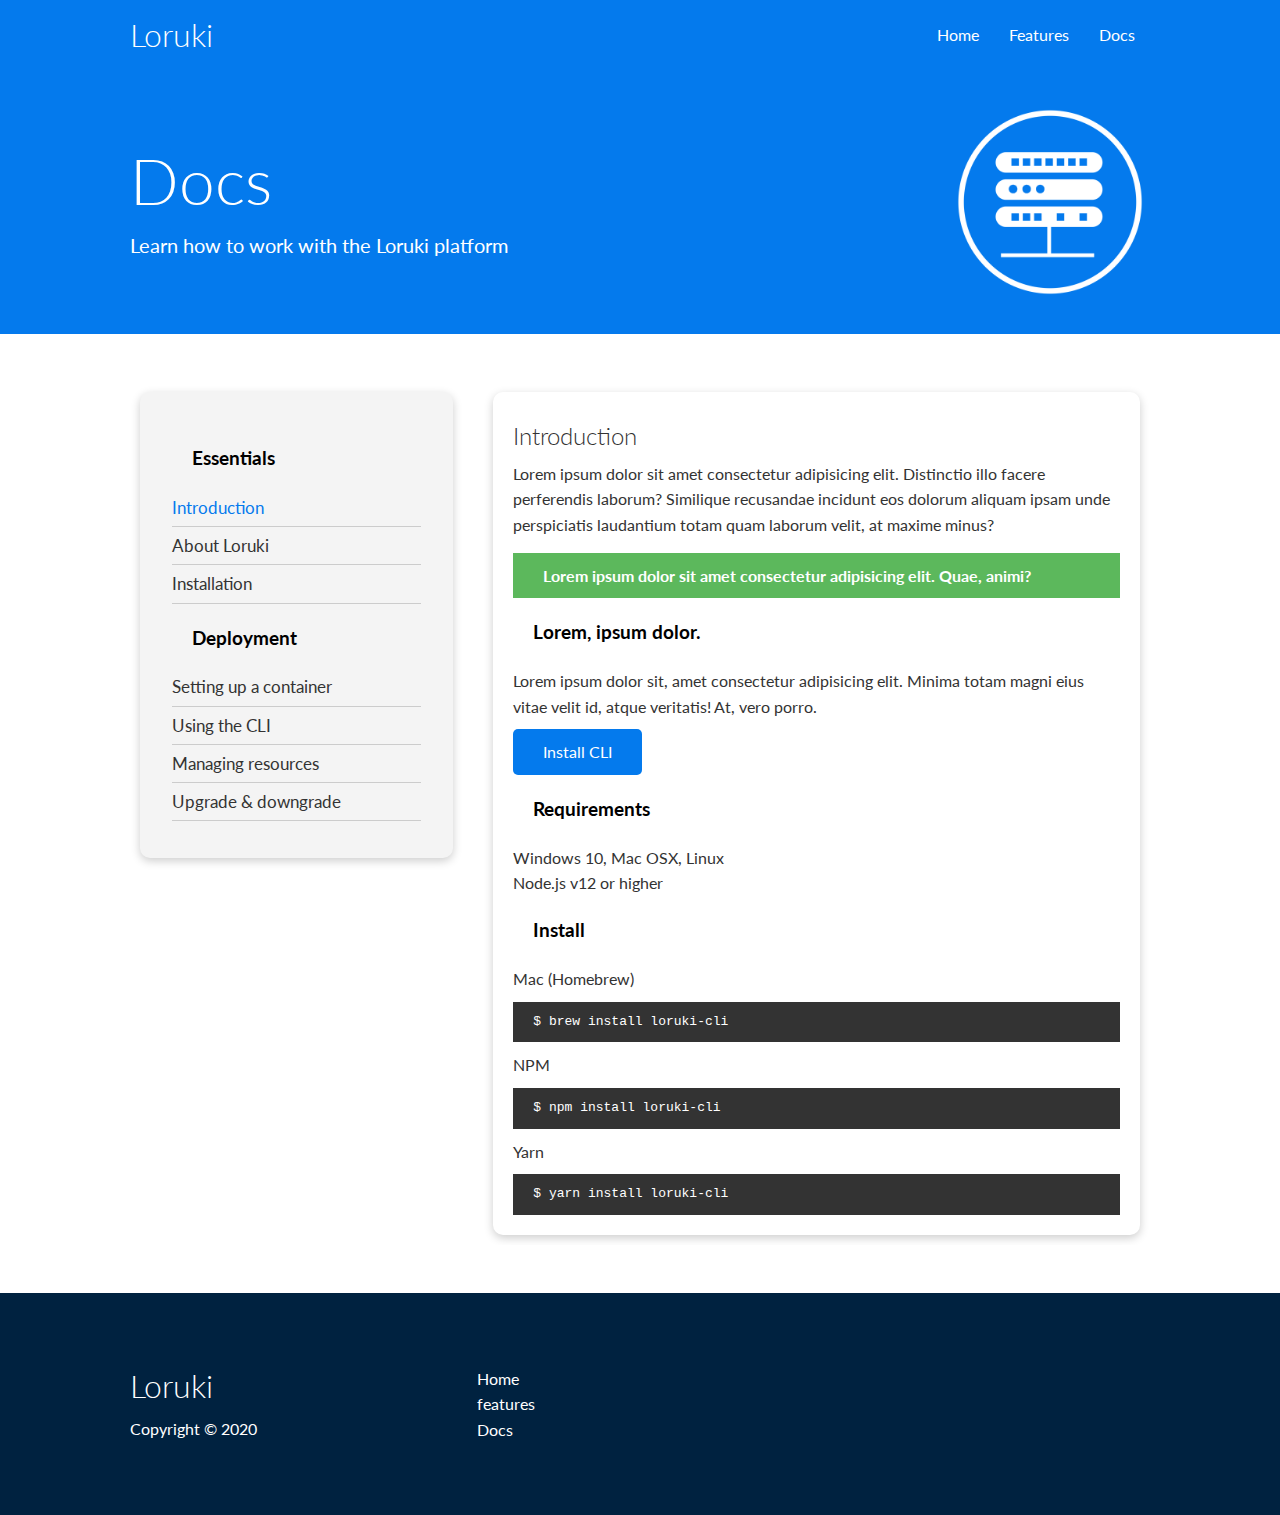
==== docs.html @ f89f3793 "added content in docs, changed some things around. now on to responisve inner pages" ====
<!DOCTYPE html>
<html lang="en">
<head>
    <meta charset="UTF-8">
    <meta http-equiv="X-UA-Compatible" content="IE=edge">
    <meta name="viewport" content="width=device-width, initial-scale=1.0">
    <link rel="stylesheet" href="https://cdnjs.cloudflare.com/ajax/libs/font-awesome/5.15.1/css/all.min.css" integrity="sha512-+4zCK9k+qNFUR5X+cKL9EIR+ZOhtIloNl9GIKS57V1MyNsYpYcUrUeQc9vNfzsWfV28IaLL3i96P9sdNyeRssA==" crossorigin="anonymous" />
    <link rel="stylesheet" href="style.css">
    <link rel="stylesheet" href="utilities.css">

    <title>Document</title>
</head>
<body>
    <!-- Navbar -->
        <div class="navbar">
            <div class="container flex">
                <h1>Loruki</h1>
                <nav>
                    <ul>
                        <li><a href="index.html">Home</a></li>
                        <li><a href="features.html">Features</a></li>
                        <li><a href="docs.html">Docs</a></li>
                    </ul>
                </nav>
            </div>
        </div>

    <!-- Head -->
    <section class="docs-head bg-primary py-3">
        <div class="container grid">
            <div>
                <h1 class="xl">Docs</h1>
                <p class="lead">Learn how to work with the Loruki platform</p>
            </div>
            <img src="images/server.png" alt="server">
        </div>
    </section>    

<!-- Docs main -->
<section class="docs-main my-4">
    <div class="container grid">
        <div class="card bg-light p-3">
            <h3 class="my-2">Essentials</h3>
            <nav>
                <ul>
                    <li class="text-primary"><a class="text-primary" href="#">Introduction</a></li>
                    <li><a href="#">About Loruki</a></li>
                    <li><a href="#">Installation</a></li>
                </ul>
            </nav>

            <h3 class="my-2">Deployment</h3>
            <nav>
                <ul>
                    <li><a href="#">Setting up a container</a></li>
                        <li><a href="#">Using the CLI</a></li>
                        <li><a href="#">Managing resources</a></li>
                        <li><a href="#">Upgrade & downgrade</a></li>
                </ul>
            </nav>
        </div>
        <div class="card">
            <h2>Introduction</h2>
            <p>Lorem ipsum dolor sit amet consectetur adipisicing elit. Distinctio illo facere perferendis laborum? Similique recusandae incidunt eos dolorum aliquam ipsam unde perspiciatis laudantium totam quam laborum velit, at maxime minus?</p>

            <div class="alert alert-success">
                <i class="fas fa-info"></i> Lorem ipsum dolor sit amet consectetur adipisicing elit. Quae, animi?
            </div>

            <h3>Lorem, ipsum dolor.</h3>
            <p>Lorem ipsum dolor sit, amet consectetur adipisicing elit. Minima totam magni eius vitae velit id, atque veritatis! At, vero porro.</p>
            <a href="#" class="btn btn-primary">Install CLI</a>

            <h3>Requirements</h3>
            <ul>
                <li>Windows 10, Mac OSX, Linux</li>
                <li>Node.js v12 or higher</li>
            </ul>

            <h3>Install</h3>
            <p>Mac (Homebrew)</p>
            <pre><code>$ brew install loruki-cli</code></pre>
            <p>NPM</p>
            <pre><code>$ npm install loruki-cli</code></pre>
            <p>Yarn</p>
            <pre><code>$ yarn install loruki-cli</code></pre>

        </div>
    </div>
</section>

    <!-- Footer -->
    <footer class="footer bg-dark py-5">
        <div class="container grid grid-3">
            <div>
                <h1>Loruki</h1>
                <p>Copyright &copy; 2020</p>
            </div>
            <nav>
                <ul>
                    <li><a href="index.html">Home</a></li>
                    <li><a href="features.html">features</a></li>
                    <li><a href="docs.html">Docs</a></li>
                </ul>
            </nav>
            <div class="social">
                <a href="#"><i class="fab fa-github fa-2x"></i></a>
                <a href="#"><i class="fab fa-facebook fa-2x"></i></a>
                <a href="#"><i class="fab fa-instagram fa-2x"></i></a>
                <a href="#"><i class="fab fa-twitter fa-2x"></i></a>

            </div>
        </div>
    </footer>
</body>
</html>
---- style.css ----
@import url('https://fonts.googleapis.com/css2?family=Lato&display=swap');

:root {
    --primary-color: #047aed;
    --secondary-color: #1c3fa8;
    --dark-color: #002240;
    --light-color: #f4f4f4;
    --success-color: #5cb85c;
    --error-color: #d9534f;

  }

* {
    box-sizing: border-box;
    margin: 0;
    padding: 0;
}

body {
    line-height: 1.6;
    color: #333;
    font-family: 'Lato', sans-serif;
}

ul {
    list-style-type: none;
}

a {
    text-decoration: none;
    color: #333;
}

h1, 
h2 {
    font-weight: 300;
    margin: 10px 0;
    line-height: 1.2;
}

p {
    margin: 10px 0;
}

img {
    width: 100%;
}

code, pre {
    background-color: #333;
    color: #fff;
    padding: 10px;
}

/* Navbar */

.navbar {
    background-color: var(--primary-color);
    height: 70px;
    color: #fff;
}

.navbar ul {
    display: flex;
}

.navbar a {
    color: #fff;
    padding: 10px;
    margin: 0 5px;
}

.navbar a:hover {
    border-bottom: 2px solid white;
}

.navbar .flex {
    justify-content: space-between;
}

/* Showcase */
.showcase {
    height: 400px;
    background-color: var(--primary-color);
    color: #fff;
    position: relative;
}

.showcase h1 {
    font-size: 40px;
}

.showcase p {
    margin: 20px 0;
}

.showcase .grid {
    grid-template-columns: 44% 45%;
    gap: 30px;
    overflow: visible;
}

.showcase-form {
    position: relative;
    top: 60px;
    height: 350px;
    width: 400px;
    padding: 40px;
    z-index: 100;
    justify-self: flex-end;
}

.showcase-form .form-control {
    margin: 30px 0;
}

.showcase-form input[type='text'],
.showcase-form input[type='email'] {

    border: 0;
    border-bottom: 1px solid #b4becb;
    width: 100%;
    padding: 3px;
    font-size: 16px;
 }

 .showcase-form input:focus {
    outline: none;
 }

 .showcase::before,
 .showcase::after {
    content: '';
    position: absolute;
    height: 100px;
    bottom: -70px;
    right: 0;
    left: 0;
    background-color: white;
    transform: skewY(-3deg);
    -webkit-transform: skewY(-3deg);
    -moz-transform: skewY(-3deg);
    -ms-transform: skewY(-3deg);
 }

/* Stats */
.stats {
    padding-top: 100px;
}

.stats-heading {
    max-width: 500px;
    margin: auto !important;
}

.stats .grid h3 {
    font-size: 35px;
}

.stats .grid p {
    font-size: 20px; 
    font-weight: bold;
}

/* Cli */ 
.cli .grid {
    grid-template-columns: repeat(3, 1fr);
    grid-template-rows: repeat(2, 1fr);
}

.cli .grid > *:first-child {
    grid-column: 1 / span 2;
    grid-row: 1 / span 2;
}

/* Cloud */
.cloud .grid {
    grid-template-columns: 4fr 3fr;
}

/* Languages */ 

.languages .flex {
    flex-wrap: wrap;
}

.languages .card {
    text-align: center;
    margin: 18px 10px 40px;
    transition: transform 0.2s ease-in;
}

.languages .card h4 {
    font-size: 20px;
    margin-bottom: 10px;
}

.languages .card:hover {
    transform: translateY(-15px);
}

/* Features*/
.features-head img,
.docs-head img {
    width: 200px;
    justify-self: flex-end;
}

.features-sub-head {
    color: #333 !important;
}

.features-sub-head img {
    width: 300px;
    justify-self: flex-end;
}

.features-main .grid {
    padding: 30px;
}

.features-main .grid > *:first-child {
    grid-column: 1 / span 3;
}

.features-main .grid > *:nth-child(2) {
    grid-column: 1 / span 2;
}

.features-main .card > i {
    margin-right: 20px;
}

/* Docs */
.docs-main h3 {
    margin: 20px;
    color: black !important;
}

.docs-main .grid {
    grid-template-columns: 1fr 2fr;
    align-items: flex-start;
}

.docs-main nav li {
    font-size: 17px;
    padding-bottom: 5px;
    margin-bottom: 5px;
    border-bottom: 1px solid #ccc;
}

.docs-main nav li:hover {
    font-weight: bold;
}

/* Footer */ 
.footer .social a {
    margin: 0 10px;
}


/* Tablets and under */
@media(max-width: 768px) {
    .grid, 
    .showcase .grid, 
    .stats .grid, 
    .cli .grid, 
    .cloud .grid {
        grid-template-columns: 1fr;
        grid-template-columns: 1fr;
    }

    .showcase {
        height: auto;
    }

    .showcase-text {
        text-align: center;
        margin-top: 40px;
    }

    .showcase-form {
        justify-self: center;
        margin: auto;
    }

    .cli .grid > *:first-child {
        grid-column: 1;
        grid-row: 1;
    }
}


/* Mobile */
@media (max-width: 500px) {
    .navbar {
        height: 110px;
    }

    .navbar .flex {
        flex-direction: column
    }

    .navbar ul {
        padding: 10px;
        background-color: rgba(0,0,0,0.1);
    }
}
---- utilities.css ----
/* Utilities */
.container {
    max-width: 1100px;
    margin: 0 auto;
    padding: 0 40px;
    overflow: auto;
}

.card {
    background-color: #fff;
    color: #333;
    border-radius: 10px;
    box-shadow: 0 3px 10px rgba(0, 0, 0, 0.2);
    padding: 20px;
    margin: 10px;
}
.btn {
    display: inline-block;
    padding: 10px 30px;
    cursor: pointer;
    background-color: var(--primary-color);
    color: white;
    border: 0;
    border-radius: 5px;
}

.btn-outline {
    background-color: transparent;
    border: 1px solid #fff;
}

.btn:hover {
    transform: scale(.98);
}

/* Backgrounds & colored buttons */
.bg-primary, 
.btn-primary {
    background-color: var(--primary-color);
    color: #fff;
}

.bg-dark, 
.btn-dark {
    background-color: var(--dark-color);
    color: #fff;
}

.bg-secondary, 
.btn-secondary {
    background-color: var(--secondary-color);
    color: #333;
}
.bg-light, 
.btn-light {
    background-color: var(--light-color);
    color: #fff;
}



.bg-primary a, 
.btn-primary a,
.bg-secondary a, 
.btn-secondary a,
.bg-dark a, 
.btn-dark a {
    color: #fff;
}

/* Text Colors */

.text-primary {
    color: var(--primary-color);
}

.text-dark {
    color: var(--dark-color);
}

.text-secondary {
    color: var(--secondary-color);
}
.text-light {
    color: var(--light-color);

}


/* Text sizes */
.lead {
    font-size: 20px;
}

.sm {
    font-size: 1rem;
}

.md {
    font-size: 2rem;
}

.lg {
    font-size 3rem;
}

.xl {
    font-size: 4rem;
}

.text-center {
    text-align: center;
}

/* Alert */ 
.alert {
    background-color: var(--light-color);
    padding: 10px 20px;
    font-weight: bold;
    margin: 15px 0;

}

.alert i {
    margin-right: 10px;
}

.alert-success {
    background-color: var(--success-color);
    color: #fff;
}

.alert-error {
    background-color: var(--error-color);
    color: #fff;
}

.flex {
    display: flex;
    justify-content: center;
    align-items: center;
    height: 100%;
}

.grid {
    display: grid;
    grid-template-columns: repeat(2, 1fr);
    gap: 20px;
    justify-content: center;
    align-items: center;
    height: 100%;
}

.grid-3 {
    grid-template-columns: repeat(3, 1fr);
}

/* Margin */

.my-1 {
    margin: 1rem 0;
}

.my-2 {
    margin: 1.5rem 0;
}

.my-3 {
    margin: 2rem 0;
}

.my-4 {
    margin: 3rem 0;
}

.my-5 {
    margin: 4rem;
}

.m-1 {
    margin: 1rem;
}

.m-2 {
    margin: 1.5rem;
}

.m-3 {
    margin: 2rem;
}

.m-4 {
    margin: 3rem;
}

.m-5 {
    margin: 4rem;
}

/* Padding */

.py-1 {
    padding: 1rem 0;
}

.py-2 {
    padding: 1.5rem 0;
}

.py-3 {
    padding: 2rem 0;
}

.py-4 {
    padding: 3rem 0;
}

.py-5 {
    padding: 4rem;
}

.p-1 {
    padding: 1rem;
}

.p-2 {
    padding: 1.5rem;
}

.p-3 {
    padding: 2rem;
}

.p-4 {
    padding: 3rem;
}

.p-5 {
    padding: 4rem;
}
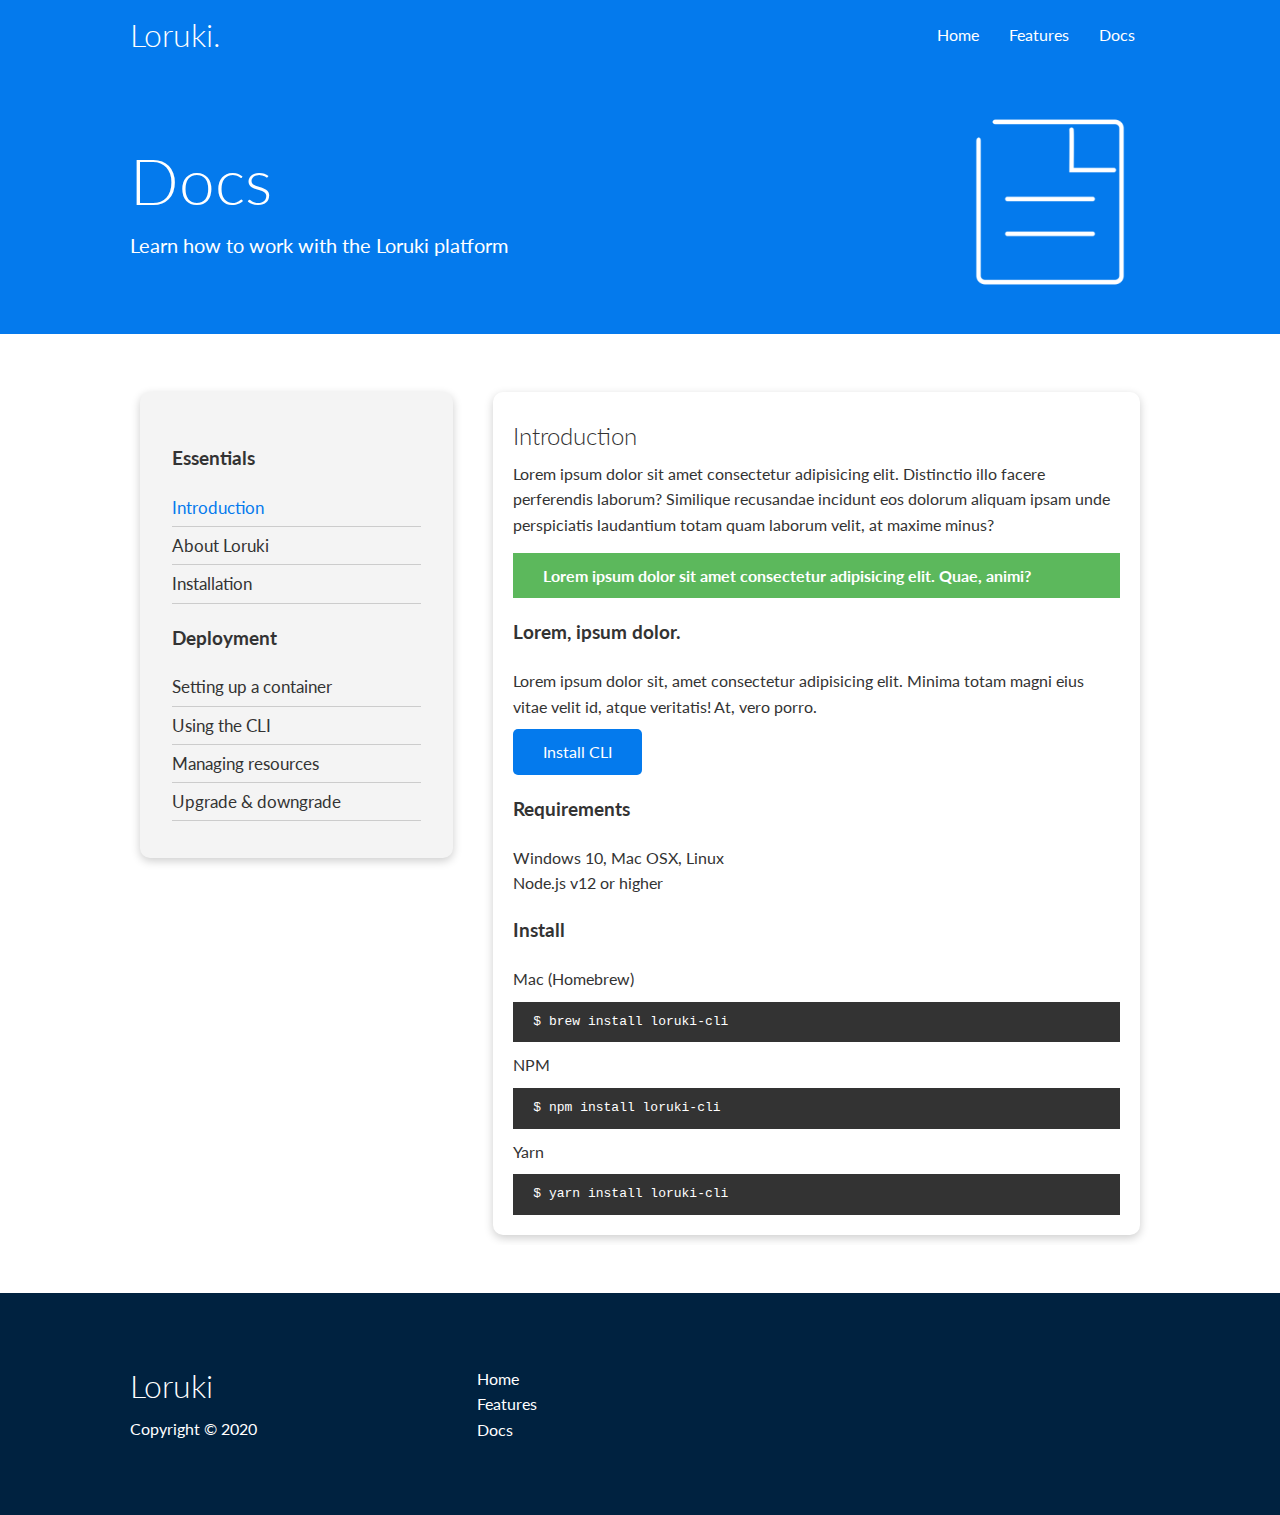
==== commit b0329e00: "added keyframes, added final touches with responsivness and finishing touches" ====
--- a/docs.html
+++ b/docs.html
@@ -12,94 +12,97 @@
 </head>
 <body>
     <!-- Navbar -->
-        <div class="navbar">
-            <div class="container flex">
-                <h1>Loruki</h1>
-                <nav>
-                    <ul>
-                        <li><a href="index.html">Home</a></li>
-                        <li><a href="features.html">Features</a></li>
-                        <li><a href="docs.html">Docs</a></li>
-                    </ul>
-                </nav>
-            </div>
+    <div class="navbar">
+        <div class="container flex">
+            <h1 class="logo">Loruki.</h1>
+            <nav>
+                <ul>
+                    <li><a href="index.html">Home</a></li>
+                    <li><a href="features.html">Features</a></li>
+                    <li><a href="docs.html">Docs</a></li>
+                </ul>
+            </nav>
         </div>
+    </div>
 
     <!-- Head -->
     <section class="docs-head bg-primary py-3">
         <div class="container grid">
             <div>
                 <h1 class="xl">Docs</h1>
-                <p class="lead">Learn how to work with the Loruki platform</p>
+                <p class="lead">
+                    Learn how to work with the Loruki platform
+                </p>
             </div>
-            <img src="images/server.png" alt="server">
+            <img src="images/docs.png" alt="">
         </div>
-    </section>    
+    </section>
 
-<!-- Docs main -->
-<section class="docs-main my-4">
-    <div class="container grid">
-        <div class="card bg-light p-3">
-            <h3 class="my-2">Essentials</h3>
-            <nav>
+    <!-- Docs main -->
+    <section class="docs-main my-4">
+        <div class="container grid">
+            <div class="card bg-light p-3">
+                <h3 class="my-2">Essentials</h3>
+                <nav>
+                    <ul>
+                        <li><a class="text-primary" href="#">Introduction</a></li>
+                        <li><a href="#">About Loruki</a></li>
+                        <li><a href="#">Installation</a></li>
+                    </ul>
+                </nav>
+
+                <h3 class="my-2">Deployment</h3>
+                <nav>
+                    <ul>
+                        <li><a href="#">Setting up a container</a></li>
+							<li><a href="#">Using the CLI</a></li>
+							<li><a href="#">Managing resources</a></li>
+							<li><a href="#">Upgrade & downgrade</a></li>
+                    </ul>
+                </nav>
+            </div>
+            <div class="card">
+                <h2>Introduction</h2>
+                <p>Lorem ipsum dolor sit amet consectetur adipisicing elit. Distinctio illo facere perferendis laborum? Similique recusandae incidunt eos dolorum aliquam ipsam unde perspiciatis laudantium totam quam laborum velit, at maxime minus?</p>
+
+                <div class="alert alert-success">
+                    <i class="fas fa-info"></i> Lorem ipsum dolor sit amet consectetur adipisicing elit. Quae, animi?
+                </div>
+
+                <h3>Lorem, ipsum dolor.</h3>
+                <p>Lorem ipsum dolor sit, amet consectetur adipisicing elit. Minima totam magni eius vitae velit id, atque veritatis! At, vero porro.</p>
+                <a href="#" class="btn btn-primary">Install CLI</a>
+
+                <h3>Requirements</h3>
                 <ul>
-                    <li class="text-primary"><a class="text-primary" href="#">Introduction</a></li>
-                    <li><a href="#">About Loruki</a></li>
-                    <li><a href="#">Installation</a></li>
+                    <li>Windows 10, Mac OSX, Linux</li>
+                    <li>Node.js v12 or higher</li>
                 </ul>
-            </nav>
 
-            <h3 class="my-2">Deployment</h3>
-            <nav>
-                <ul>
-                    <li><a href="#">Setting up a container</a></li>
-                        <li><a href="#">Using the CLI</a></li>
-                        <li><a href="#">Managing resources</a></li>
-                        <li><a href="#">Upgrade & downgrade</a></li>
-                </ul>
-            </nav>
+                <h3>Install</h3>
+                <p>Mac (Homebrew)</p>
+                <pre><code>$ brew install loruki-cli</code></pre>
+                <p>NPM</p>
+                <pre><code>$ npm install loruki-cli</code></pre>
+                <p>Yarn</p>
+                <pre><code>$ yarn install loruki-cli</code></pre>
+
+            </div>
         </div>
-        <div class="card">
-            <h2>Introduction</h2>
-            <p>Lorem ipsum dolor sit amet consectetur adipisicing elit. Distinctio illo facere perferendis laborum? Similique recusandae incidunt eos dolorum aliquam ipsam unde perspiciatis laudantium totam quam laborum velit, at maxime minus?</p>
-
-            <div class="alert alert-success">
-                <i class="fas fa-info"></i> Lorem ipsum dolor sit amet consectetur adipisicing elit. Quae, animi?
-            </div>
-
-            <h3>Lorem, ipsum dolor.</h3>
-            <p>Lorem ipsum dolor sit, amet consectetur adipisicing elit. Minima totam magni eius vitae velit id, atque veritatis! At, vero porro.</p>
-            <a href="#" class="btn btn-primary">Install CLI</a>
-
-            <h3>Requirements</h3>
-            <ul>
-                <li>Windows 10, Mac OSX, Linux</li>
-                <li>Node.js v12 or higher</li>
-            </ul>
-
-            <h3>Install</h3>
-            <p>Mac (Homebrew)</p>
-            <pre><code>$ brew install loruki-cli</code></pre>
-            <p>NPM</p>
-            <pre><code>$ npm install loruki-cli</code></pre>
-            <p>Yarn</p>
-            <pre><code>$ yarn install loruki-cli</code></pre>
-
-        </div>
-    </div>
-</section>
-
+    </section>
+    
     <!-- Footer -->
     <footer class="footer bg-dark py-5">
         <div class="container grid grid-3">
             <div>
-                <h1>Loruki</h1>
+                <h1>Loruki
+                </h1>
                 <p>Copyright &copy; 2020</p>
             </div>
             <nav>
                 <ul>
                     <li><a href="index.html">Home</a></li>
-                    <li><a href="features.html">features</a></li>
+                    <li><a href="features.html">Features</a></li>
                     <li><a href="docs.html">Docs</a></li>
                 </ul>
             </nav>
@@ -108,7 +111,6 @@
                 <a href="#"><i class="fab fa-facebook fa-2x"></i></a>
                 <a href="#"><i class="fab fa-instagram fa-2x"></i></a>
                 <a href="#"><i class="fab fa-twitter fa-2x"></i></a>
-
             </div>
         </div>
     </footer>
--- a/style.css
+++ b/style.css
@@ -1,308 +1,384 @@
-@import url('https://fonts.googleapis.com/css2?family=Lato&display=swap');
+@import url('https://fonts.googleapis.com/css2?family=Lato:wght@300&display=swap');
 
 :root {
-    --primary-color: #047aed;
-    --secondary-color: #1c3fa8;
-    --dark-color: #002240;
-    --light-color: #f4f4f4;
-    --success-color: #5cb85c;
-    --error-color: #d9534f;
-
-  }
+  --primary-color: #047aed;
+  --secondary-color: #1c3fa8;
+  --dark-color: #002240;
+  --light-color: #f4f4f4;
+  --success-color: #5cb85c;
+  --error-color: #d9534f;
+}
 
 * {
-    box-sizing: border-box;
-    margin: 0;
-    padding: 0;
+  box-sizing: border-box;
+  padding: 0;
+  margin: 0;
 }
 
 body {
-    line-height: 1.6;
-    color: #333;
-    font-family: 'Lato', sans-serif;
+  font-family: 'Lato', sans-serif;
+  color: #333;
+  line-height: 1.6;
 }
 
 ul {
-    list-style-type: none;
+  list-style-type: none;
 }
 
 a {
-    text-decoration: none;
-    color: #333;
-}
-
-h1, 
+  text-decoration: none;
+  color: #333;
+}
+
+h1,
 h2 {
-    font-weight: 300;
-    margin: 10px 0;
-    line-height: 1.2;
+  font-weight: 300;
+  line-height: 1.2;
+  margin: 10px 0;
 }
 
 p {
-    margin: 10px 0;
+  margin: 10px 0;
 }
 
 img {
-    width: 100%;
-}
-
-code, pre {
-    background-color: #333;
-    color: #fff;
-    padding: 10px;
+  width: 100%;
+}
+
+code,
+pre {
+  background: #333;
+  color: #fff;
+  padding: 10px;
+}
+
+.hidden {
+  visibility: hidden;
+  height: 0;
 }
 
 /* Navbar */
-
 .navbar {
-    background-color: var(--primary-color);
-    height: 70px;
-    color: #fff;
+  background-color: var(--primary-color);
+  color: #fff;
+  height: 70px;
 }
 
 .navbar ul {
-    display: flex;
+  display: flex;
 }
 
 .navbar a {
-    color: #fff;
-    padding: 10px;
-    margin: 0 5px;
+  color: #fff;
+  padding: 10px;
+  margin: 0 5px;
 }
 
 .navbar a:hover {
-    border-bottom: 2px solid white;
+  border-bottom: 2px #fff solid;
 }
 
 .navbar .flex {
-    justify-content: space-between;
+  justify-content: space-between;
 }
 
 /* Showcase */
 .showcase {
-    height: 400px;
-    background-color: var(--primary-color);
-    color: #fff;
-    position: relative;
+  height: 400px;
+  background-color: var(--primary-color);
+  color: #fff;
+  position: relative;
 }
 
 .showcase h1 {
-    font-size: 40px;
+  font-size: 40px;
 }
 
 .showcase p {
-    margin: 20px 0;
+  margin: 20px 0;
 }
 
 .showcase .grid {
-    grid-template-columns: 44% 45%;
-    gap: 30px;
-    overflow: visible;
+  overflow: visible;
+  grid-template-columns: 55% auto;
+  gap: 30px;
+}
+
+.showcase-text {
+  animation: slideInFromLeft 1.5s ease-in;
 }
 
 .showcase-form {
-    position: relative;
-    top: 60px;
-    height: 350px;
-    width: 400px;
-    padding: 40px;
-    z-index: 100;
-    justify-self: flex-end;
+  position: relative;
+  top: 60px;
+  height: 350px;
+  width: 400px;
+  padding: 40px;
+  z-index: 100;
+  justify-self: flex-end;
+  animation: slideInFromRight 1.5s ease-in;
 }
 
 .showcase-form .form-control {
-    margin: 30px 0;
+  margin: 30px 0;
 }
 
 .showcase-form input[type='text'],
 .showcase-form input[type='email'] {
-
-    border: 0;
-    border-bottom: 1px solid #b4becb;
-    width: 100%;
-    padding: 3px;
-    font-size: 16px;
- }
-
- .showcase-form input:focus {
-    outline: none;
- }
-
- .showcase::before,
- .showcase::after {
-    content: '';
-    position: absolute;
-    height: 100px;
-    bottom: -70px;
-    right: 0;
-    left: 0;
-    background-color: white;
-    transform: skewY(-3deg);
-    -webkit-transform: skewY(-3deg);
-    -moz-transform: skewY(-3deg);
-    -ms-transform: skewY(-3deg);
- }
+  border: 0;
+  border-bottom: 1px solid #b4becb;
+  width: 100%;
+  padding: 3px;
+  font-size: 16px;
+}
+
+.showcase-form input:focus {
+  outline: none;
+}
+
+.showcase::before,
+.showcase::after {
+  content: '';
+  position: absolute;
+  height: 100px;
+  bottom: -70px;
+  right: 0;
+  left: 0;
+  background: #fff;
+  transform: skewY(-3deg);
+  -webkit-transform: skewY(-3deg);
+  -moz-transform: skewY(-3deg);
+  -ms-transform: skewY(-3deg);
+}
 
 /* Stats */
 .stats {
-    padding-top: 100px;
+  padding-top: 100px;
+  animation: slideInFromBottom 1.5s ease-in;
 }
 
 .stats-heading {
-    max-width: 500px;
-    margin: auto !important;
+  max-width: 500px;
+  margin: auto;
 }
 
 .stats .grid h3 {
-    font-size: 35px;
+  font-size: 35px;
 }
 
 .stats .grid p {
-    font-size: 20px; 
-    font-weight: bold;
-}
-
-/* Cli */ 
+  font-size: 20px;
+  font-weight: bold;
+}
+
+/* Cli */
 .cli .grid {
-    grid-template-columns: repeat(3, 1fr);
-    grid-template-rows: repeat(2, 1fr);
+  grid-template-columns: repeat(3, 1fr);
+  grid-template-rows: repeat(2, 1fr);
 }
 
 .cli .grid > *:first-child {
-    grid-column: 1 / span 2;
-    grid-row: 1 / span 2;
+  grid-column: 1 / span 2;
+  grid-row: 1 / span 2;
 }
 
 /* Cloud */
 .cloud .grid {
-    grid-template-columns: 4fr 3fr;
-}
-
-/* Languages */ 
+  grid-template-columns: 4fr 3fr;
+}
+
+/* Languages */
 
 .languages .flex {
-    flex-wrap: wrap;
+  flex-wrap: wrap;
 }
 
 .languages .card {
-    text-align: center;
-    margin: 18px 10px 40px;
-    transition: transform 0.2s ease-in;
+  text-align: center;
+  margin: 18px 10px 40px;
+  transition: transform 0.2s ease-in;
 }
 
 .languages .card h4 {
-    font-size: 20px;
-    margin-bottom: 10px;
+  font-size: 20px;
+  margin-bottom: 10px;
 }
 
 .languages .card:hover {
-    transform: translateY(-15px);
-}
-
-/* Features*/
+  transform: translateY(-15px);
+}
+
+/* Features */
 .features-head img,
 .docs-head img {
-    width: 200px;
-    justify-self: flex-end;
-}
-
-.features-sub-head {
-    color: #333 !important;
+  width: 200px;
+  justify-self: flex-end;
 }
 
 .features-sub-head img {
-    width: 300px;
-    justify-self: flex-end;
+  width: 300px;
+  justify-self: flex-end;
+}
+
+.features-main .card > i {
+  margin-right: 20px;
 }
 
 .features-main .grid {
-    padding: 30px;
+  padding: 30px;
 }
 
 .features-main .grid > *:first-child {
-    grid-column: 1 / span 3;
+  grid-column: 1 / span 3;
 }
 
 .features-main .grid > *:nth-child(2) {
-    grid-column: 1 / span 2;
-}
-
-.features-main .card > i {
-    margin-right: 20px;
+  grid-column: 1 / span 2;
 }
 
 /* Docs */
 .docs-main h3 {
-    margin: 20px;
-    color: black !important;
+  margin: 20px 0;
 }
 
 .docs-main .grid {
-    grid-template-columns: 1fr 2fr;
-    align-items: flex-start;
+  grid-template-columns: 1fr 2fr;
+  align-items: flex-start;
 }
 
 .docs-main nav li {
-    font-size: 17px;
-    padding-bottom: 5px;
-    margin-bottom: 5px;
-    border-bottom: 1px solid #ccc;
-}
-
-.docs-main nav li:hover {
-    font-weight: bold;
-}
-
-/* Footer */ 
+  font-size: 17px;
+  padding-bottom: 5px;
+  margin-bottom: 5px;
+  border-bottom: 1px #ccc solid;
+}
+
+.docs-main a:hover {
+  font-weight: bold;
+}
+
+/* Footer */
 .footer .social a {
-    margin: 0 10px;
-}
-
+  margin: 0 10px;
+}
+
+/* Animations */
+@keyframes slideInFromLeft {
+    0% {
+        transform: translateX(-100%);
+    }
+
+    100% {
+        transform: translateX(0)
+    }
+
+    
+}
+
+@keyframes slideInFromRight {
+    0% {
+        transform: translateX(100%);
+    }
+
+    100% {
+        transform: translateX(0)
+    }
+
+    
+}
+
+@keyframes slideInFromTop {
+    0% {
+        transform: translateY(-100%);
+    }
+
+    100% {
+        transform: translateX(0)
+    }
+
+    
+}
+
+@keyframes slideInFromBottom {
+    0% {
+        transform: translateY(100%);
+    }
+
+    100% {
+        transform: translateX(0)
+    }
+
+    
+}
 
 /* Tablets and under */
-@media(max-width: 768px) {
-    .grid, 
-    .showcase .grid, 
-    .stats .grid, 
-    .cli .grid, 
-    .cloud .grid {
-        grid-template-columns: 1fr;
-        grid-template-columns: 1fr;
-    }
-
-    .showcase {
-        height: auto;
-    }
-
-    .showcase-text {
-        text-align: center;
-        margin-top: 40px;
-    }
-
-    .showcase-form {
-        justify-self: center;
-        margin: auto;
-    }
-
-    .cli .grid > *:first-child {
-        grid-column: 1;
-        grid-row: 1;
-    }
-}
-
+@media (max-width: 768px) {
+  .grid,
+  .showcase .grid,
+  .stats .grid,
+  .cli .grid,
+  .cloud .grid,
+  .features-main .grid,
+  .docs-main .grid {
+    grid-template-columns: 1fr;
+    grid-template-rows: 1fr;
+  }
+
+  .showcase {
+    height: auto;
+  }
+
+  .showcase-text {
+    text-align: center;
+    margin-top: 40px;
+    animation: slideInFromTop 1s ease-in;
+  }
+
+  .showcase-form {
+    justify-self: center;
+    margin: auto;
+    animation: slideInFromBottom 1s ease-in;
+  }
+
+  .cli .grid > *:first-child {
+    grid-column: 1;
+    grid-row: 1;
+  }
+
+  .features-head,
+  .features-sub-head,
+  .docs-head {
+    text-align: center;
+  }
+
+  .features-head img,
+  .features-sub-head img,
+  .docs-head img {
+    justify-self: center;
+  }
+
+  .features-main .grid > *:first-child,
+  .features-main .grid > *:nth-child(2) {
+    grid-column: 1;
+  }
+}
 
 /* Mobile */
 @media (max-width: 500px) {
-    .navbar {
-        height: 110px;
-    }
-
-    .navbar .flex {
-        flex-direction: column
-    }
-
-    .navbar ul {
-        padding: 10px;
-        background-color: rgba(0,0,0,0.1);
-    }
-}
+  .navbar {
+    height: 110px;
+  }
+
+  .navbar .flex {
+    flex-direction: column;
+  }
+
+  .navbar ul {
+    padding: 10px;
+    background-color: rgba(0, 0, 0, 0.1);
+  }
+  
+  .showcase-form {
+    width: 300px;
+  }
+}--- a/utilities.css
+++ b/utilities.css
@@ -1,240 +1,234 @@
-/* Utilities */
 .container {
     max-width: 1100px;
     margin: 0 auto;
+    overflow: auto;
     padding: 0 40px;
-    overflow: auto;
-}
-
-.card {
+  }
+  
+  .card {
     background-color: #fff;
     color: #333;
     border-radius: 10px;
     box-shadow: 0 3px 10px rgba(0, 0, 0, 0.2);
     padding: 20px;
     margin: 10px;
-}
-.btn {
+  }
+  
+  .btn {
     display: inline-block;
     padding: 10px 30px;
     cursor: pointer;
+    background: var(--primary-color);
+    color: #fff;
+    border: none;
+    border-radius: 5px;
+  }
+  
+  .btn-outline {
+    background-color: transparent;
+    border: 1px #fff solid;
+  }
+  
+  .btn:hover {
+    transform: scale(0.98);
+  }
+  
+  /* Backgrounds & colored buttons */
+  .bg-primary,
+  .btn-primary {
     background-color: var(--primary-color);
-    color: white;
-    border: 0;
-    border-radius: 5px;
-}
-
-.btn-outline {
-    background-color: transparent;
-    border: 1px solid #fff;
-}
-
-.btn:hover {
-    transform: scale(.98);
-}
-
-/* Backgrounds & colored buttons */
-.bg-primary, 
-.btn-primary {
-    background-color: var(--primary-color);
-    color: #fff;
-}
-
-.bg-dark, 
-.btn-dark {
+    color: #fff;
+  }
+  
+  .bg-secondary,
+  .btn-secondary {
+    background-color: var(--secondary-color);
+    color: #fff;
+  }
+  
+  .bg-dark,
+  .btn-dark {
     background-color: var(--dark-color);
     color: #fff;
-}
-
-.bg-secondary, 
-.btn-secondary {
-    background-color: var(--secondary-color);
+  }
+  
+  .bg-light,
+  .btn-light {
+    background-color: var(--light-color);
     color: #333;
-}
-.bg-light, 
-.btn-light {
-    background-color: var(--light-color);
-    color: #fff;
-}
-
-
-
-.bg-primary a, 
-.btn-primary a,
-.bg-secondary a, 
-.btn-secondary a,
-.bg-dark a, 
-.btn-dark a {
-    color: #fff;
-}
-
-/* Text Colors */
-
-.text-primary {
+  }
+  
+  .bg-primary a,
+  .btn-primary a,
+  .bg-secondary a,
+  .btn-secondary a,
+  .bg-dark a,
+  .btn-dark a {
+    color: #fff;
+  }
+  
+  /* Text colors */
+  .text-primary {
     color: var(--primary-color);
-}
-
-.text-dark {
+  }
+  
+  .text-secondary {
+    color: var(--secondary-color);
+  }
+  
+  .text-dark {
     color: var(--dark-color);
-}
-
-.text-secondary {
-    color: var(--secondary-color);
-}
-.text-light {
+  }
+  
+  .text-light {
     color: var(--light-color);
-
-}
-
-
-/* Text sizes */
-.lead {
+  }
+  
+  /* Text sizes */
+  .lead {
     font-size: 20px;
-}
-
-.sm {
+  }
+  
+  .sm {
     font-size: 1rem;
-}
-
-.md {
+  }
+  
+  .md {
     font-size: 2rem;
-}
-
-.lg {
-    font-size 3rem;
-}
-
-.xl {
+  }
+  
+  .lg {
+    font-size: 3rem;
+  }
+  
+  .xl {
     font-size: 4rem;
-}
-
-.text-center {
+  }
+  
+  .text-center {
     text-align: center;
-}
-
-/* Alert */ 
-.alert {
+  }
+  
+  /* Alert */
+  .alert {
     background-color: var(--light-color);
     padding: 10px 20px;
     font-weight: bold;
     margin: 15px 0;
-
-}
-
-.alert i {
+  }
+  
+  .alert i {
     margin-right: 10px;
-}
-
-.alert-success {
+  }
+  
+  .alert-success {
     background-color: var(--success-color);
     color: #fff;
-}
-
-.alert-error {
+  }
+  
+  .alert-error {
     background-color: var(--error-color);
     color: #fff;
-}
-
-.flex {
+  }
+  
+  .flex {
     display: flex;
     justify-content: center;
     align-items: center;
     height: 100%;
-}
-
-.grid {
+  }
+  
+  .grid {
     display: grid;
     grid-template-columns: repeat(2, 1fr);
     gap: 20px;
     justify-content: center;
     align-items: center;
     height: 100%;
-}
-
-.grid-3 {
+  }
+  
+  .grid-3 {
     grid-template-columns: repeat(3, 1fr);
-}
-
-/* Margin */
-
-.my-1 {
+  }
+  
+  /* Margin */
+  .my-1 {
     margin: 1rem 0;
-}
-
-.my-2 {
+  }
+  
+  .my-2 {
     margin: 1.5rem 0;
-}
-
-.my-3 {
+  }
+  
+  .my-3 {
     margin: 2rem 0;
-}
-
-.my-4 {
+  }
+  
+  .my-4 {
     margin: 3rem 0;
-}
-
-.my-5 {
+  }
+  
+  .my-5 {
+    margin: 4rem 0;
+  }
+  
+  .m-1 {
+    margin: 1rem;
+  }
+  
+  .m-2 {
+    margin: 1.5rem;
+  }
+  
+  .m-3 {
+    margin: 2rem;
+  }
+  
+  .m-4 {
+    margin: 3rem;
+  }
+  
+  .m-5 {
     margin: 4rem;
-}
-
-.m-1 {
-    margin: 1rem;
-}
-
-.m-2 {
-    margin: 1.5rem;
-}
-
-.m-3 {
-    margin: 2rem;
-}
-
-.m-4 {
-    margin: 3rem;
-}
-
-.m-5 {
-    margin: 4rem;
-}
-
-/* Padding */
-
-.py-1 {
+  }
+  
+  /* Padding */
+  .py-1 {
     padding: 1rem 0;
-}
-
-.py-2 {
+  }
+  
+  .py-2 {
     padding: 1.5rem 0;
-}
-
-.py-3 {
+  }
+  
+  .py-3 {
     padding: 2rem 0;
-}
-
-.py-4 {
+  }
+  
+  .py-4 {
     padding: 3rem 0;
-}
-
-.py-5 {
+  }
+  
+  .py-5 {
+    padding: 4rem 0;
+  }
+  
+  .p-1 {
+    padding: 1rem;
+  }
+  
+  .p-2 {
+    padding: 1.5rem;
+  }
+  
+  .p-3 {
+    padding: 2rem;
+  }
+  
+  .p-4 {
+    padding: 3rem;
+  }
+  
+  .p-5 {
     padding: 4rem;
-}
-
-.p-1 {
-    padding: 1rem;
-}
-
-.p-2 {
-    padding: 1.5rem;
-}
-
-.p-3 {
-    padding: 2rem;
-}
-
-.p-4 {
-    padding: 3rem;
-}
-
-.p-5 {
-    padding: 4rem;
-}
+  }